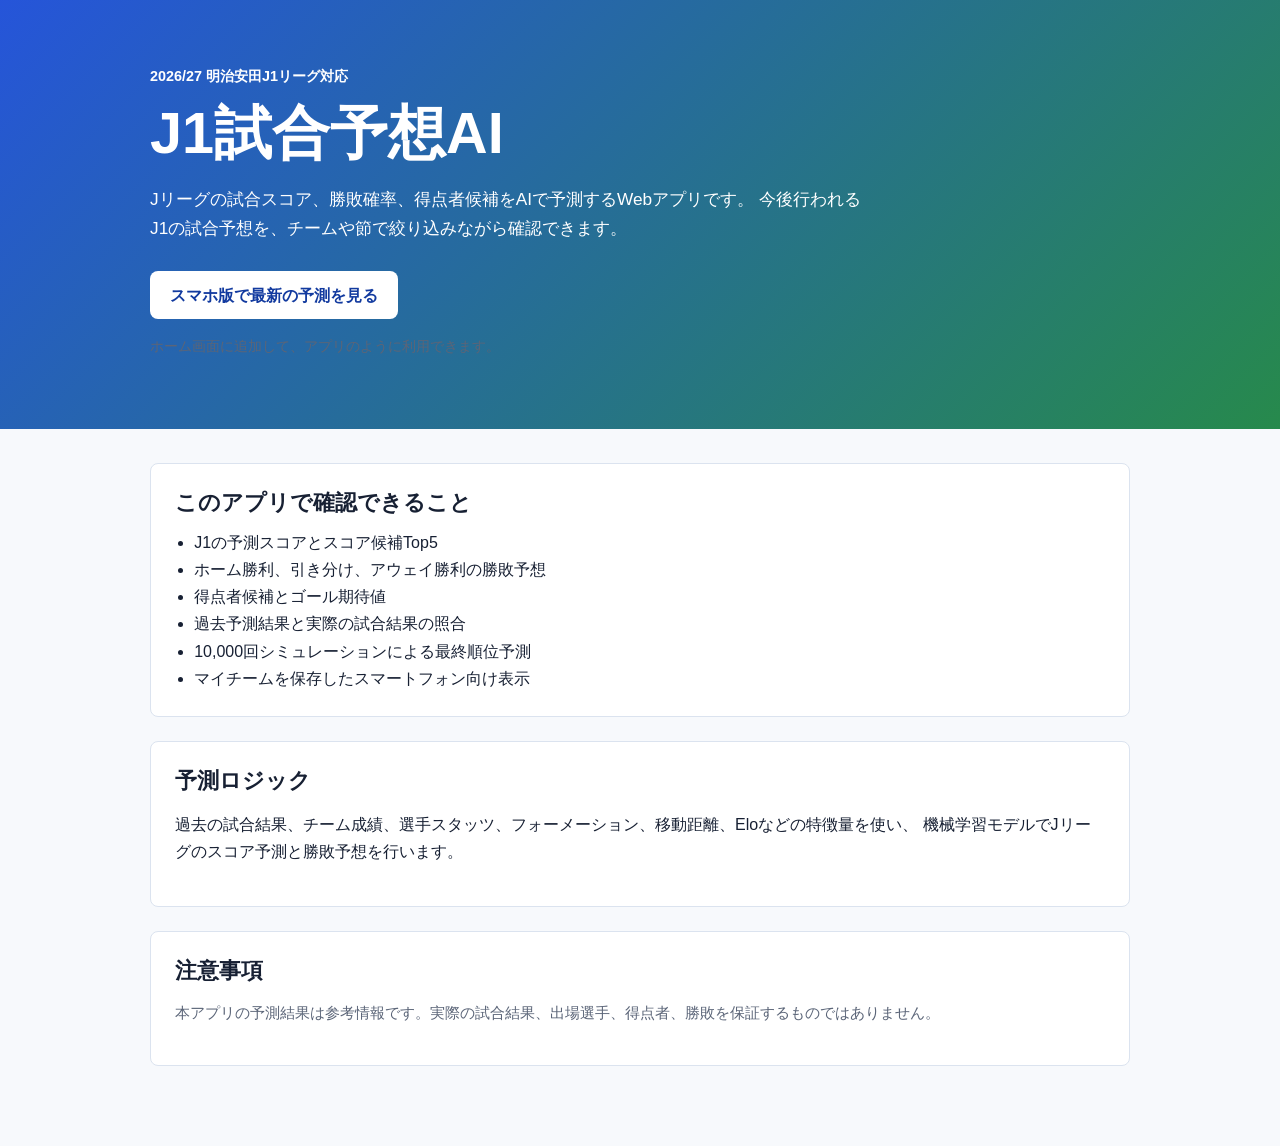
==== docs/index.html @ d0f7e0dc "Add PWA settings and forecast history" ====
<!doctype html>
<html lang="ja">
  <head>
    <meta charset="utf-8">
    <meta name="viewport" content="width=device-width, initial-scale=1">
    <title>J1試合予想AI｜Jリーグスコア予測・勝敗予想・得点者候補</title>
    <meta
      name="description"
      content="J1試合予想AIは、2026/27シーズンの試合スコア、勝敗確率、得点者候補、最終順位をAIで予測するWebアプリです。スマートフォンのホーム画面にも追加できます。"
    >
    <meta name="keywords" content="J1 試合予想,Jリーグ スコア予測,J1 勝敗予想,得点者候補,Jリーグ AI予測">
    <meta property="og:type" content="website">
    <meta property="og:title" content="J1試合予想AI｜Jリーグスコア予測・勝敗予想・得点者候補">
    <meta
      property="og:description"
      content="Jリーグの試合スコア、勝敗確率、得点者候補をAIで予測するWebアプリです。"
    >
    <meta property="og:site_name" content="J1試合予想AI">
    <meta name="twitter:card" content="summary">
    <link rel="canonical" href="https://akiokuyama.github.io/J1League_score_prediction_site/">
    <style>
      :root {
        color-scheme: light;
        --bg: #f7f9fc;
        --surface: #ffffff;
        --text: #172033;
        --muted: #5b6578;
        --line: #dbe3ef;
        --blue: #1d4ed8;
        --blue-dark: #123a9f;
        --green: #15803d;
      }

      * {
        box-sizing: border-box;
      }

      body {
        margin: 0;
        font-family: -apple-system, BlinkMacSystemFont, "Hiragino Sans", "Yu Gothic", "Noto Sans JP", "Segoe UI", sans-serif;
        background: var(--bg);
        color: var(--text);
        line-height: 1.7;
      }

      .hero {
        background: linear-gradient(135deg, rgba(29, 78, 216, 0.96), rgba(21, 128, 61, 0.92));
        color: #fff;
      }

      .hero-inner,
      main {
        width: min(980px, calc(100% - 32px));
        margin: 0 auto;
      }

      .hero-inner {
        padding: 64px 0 56px;
      }

      .eyebrow {
        margin: 0 0 12px;
        font-size: 0.9rem;
        font-weight: 700;
      }

      h1 {
        margin: 0;
        font-size: clamp(2rem, 5vw, 3.6rem);
        line-height: 1.15;
        letter-spacing: 0;
      }

      .lead {
        max-width: 720px;
        margin: 18px 0 28px;
        font-size: 1.08rem;
      }

      .cta {
        display: inline-flex;
        align-items: center;
        min-height: 48px;
        padding: 0 20px;
        border-radius: 8px;
        background: #fff;
        color: var(--blue-dark);
        font-weight: 800;
        text-decoration: none;
      }

      main {
        padding: 34px 0 56px;
      }

      section {
        margin: 0 0 24px;
        padding: 24px;
        border: 1px solid var(--line);
        border-radius: 8px;
        background: var(--surface);
      }

      h2 {
        margin: 0 0 12px;
        font-size: 1.35rem;
        line-height: 1.35;
      }

      ul {
        margin: 0;
        padding-left: 1.2rem;
      }

      .notice {
        color: var(--muted);
        font-size: 0.95rem;
      }

      .app-url-placeholder {
        word-break: break-all;
        color: var(--muted);
        font-size: 0.9rem;
      }
    </style>
  </head>
  <body>
    <header class="hero">
      <div class="hero-inner">
        <p class="eyebrow">2026/27 明治安田J1リーグ対応</p>
        <h1>J1試合予想AI</h1>
        <p class="lead">
          Jリーグの試合スコア、勝敗確率、得点者候補をAIで予測するWebアプリです。
          今後行われるJ1の試合予想を、チームや節で絞り込みながら確認できます。
        </p>
        <a class="cta" href="./app/">スマホ版で最新の予測を見る</a>
        <p class="app-url-placeholder">ホーム画面に追加して、アプリのように利用できます。</p>
      </div>
    </header>

    <main>
      <section>
        <h2>このアプリで確認できること</h2>
        <ul>
          <li>J1の予測スコアとスコア候補Top5</li>
          <li>ホーム勝利、引き分け、アウェイ勝利の勝敗予想</li>
          <li>得点者候補とゴール期待値</li>
          <li>過去予測結果と実際の試合結果の照合</li>
          <li>10,000回シミュレーションによる最終順位予測</li>
          <li>マイチームを保存したスマートフォン向け表示</li>
        </ul>
      </section>

      <section>
        <h2>予測ロジック</h2>
        <p>
          過去の試合結果、チーム成績、選手スタッツ、フォーメーション、移動距離、Eloなどの特徴量を使い、
          機械学習モデルでJリーグのスコア予測と勝敗予想を行います。
        </p>
      </section>

      <section>
        <h2>注意事項</h2>
        <p class="notice">
          本アプリの予測結果は参考情報です。実際の試合結果、出場選手、得点者、勝敗を保証するものではありません。
        </p>
      </section>
    </main>
  </body>
</html>
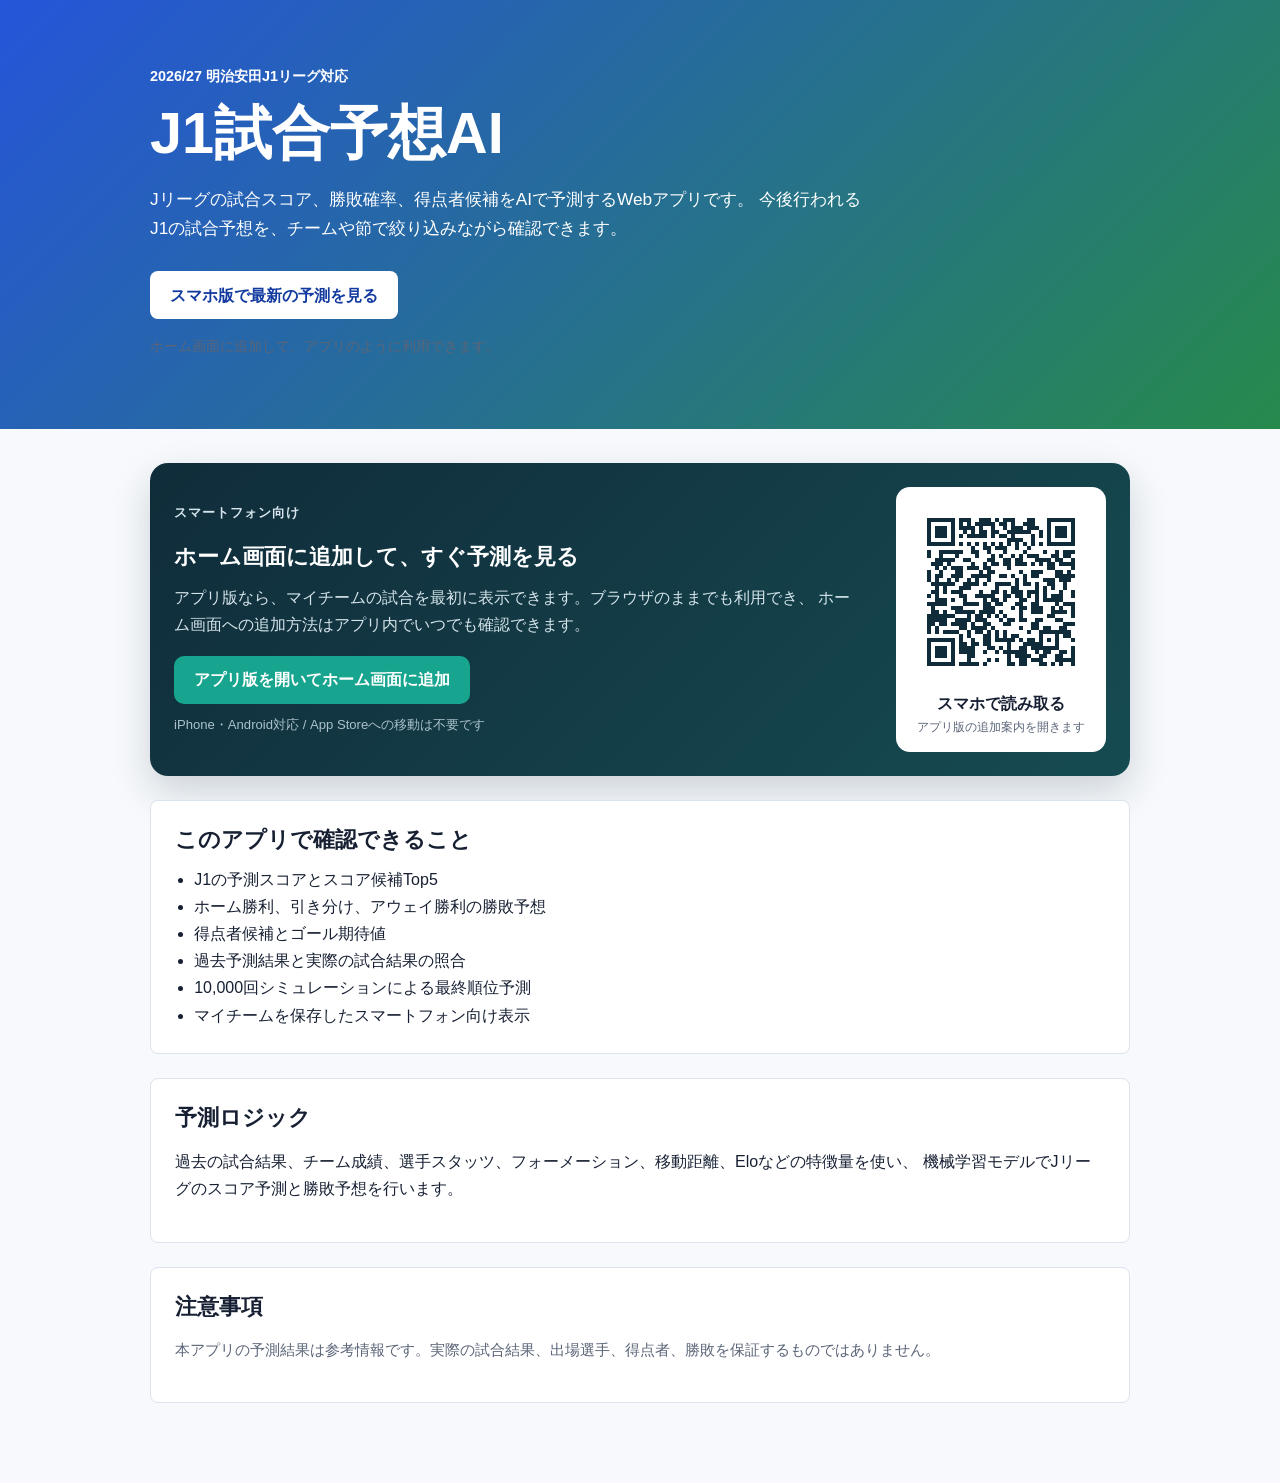
==== commit 5e34cba7: "feat: add PWA installation guidance" ====
--- a/docs/index.html
+++ b/docs/index.html
@@ -117,10 +117,102 @@
         font-size: 0.95rem;
       }
 
+      .install-card {
+        display: grid;
+        grid-template-columns: minmax(0, 1fr) 210px;
+        gap: 30px;
+        align-items: center;
+        border: 0;
+        border-radius: 18px;
+        background: linear-gradient(135deg, #102c3a, #164b52);
+        color: #fff;
+        box-shadow: 0 16px 38px rgba(16, 44, 58, 0.18);
+      }
+
+      .install-kicker {
+        margin: 0 0 8px;
+        color: #68e0cf;
+        font-size: 0.82rem;
+        font-weight: 800;
+        letter-spacing: 0.08em;
+      }
+
+      .install-copy p {
+        margin: 0 0 18px;
+        color: #d6e5eb;
+      }
+
+      .install-cta {
+        display: inline-flex;
+        align-items: center;
+        justify-content: center;
+        min-height: 48px;
+        padding: 0 20px;
+        border-radius: 10px;
+        background: #18a58f;
+        color: #fff;
+        font-weight: 800;
+        text-decoration: none;
+      }
+
+      .install-note {
+        display: block;
+        margin-top: 10px;
+        color: #abc2cc;
+        font-size: 0.82rem;
+      }
+
+      .qr-panel {
+        padding: 15px;
+        border-radius: 14px;
+        background: #fff;
+        color: var(--text);
+        text-align: center;
+      }
+
+      .qr-panel img {
+        display: block;
+        width: 100%;
+        aspect-ratio: 1;
+        margin-bottom: 8px;
+      }
+
+      .qr-panel strong,
+      .qr-panel span {
+        display: block;
+      }
+
+      .qr-panel span {
+        margin-top: 2px;
+        color: var(--muted);
+        font-size: 0.76rem;
+        line-height: 1.45;
+      }
+
       .app-url-placeholder {
         word-break: break-all;
         color: var(--muted);
         font-size: 0.9rem;
+      }
+
+      @media (max-width: 719px) {
+        .hero-inner {
+          padding: 46px 0 42px;
+        }
+
+        .install-card {
+          grid-template-columns: 1fr;
+          padding: 24px;
+        }
+
+        .install-cta {
+          width: 100%;
+          text-align: center;
+        }
+
+        .qr-panel {
+          display: none;
+        }
       }
     </style>
   </head>
@@ -139,6 +231,24 @@
     </header>
 
     <main>
+      <section class="install-card" aria-labelledby="install-heading">
+        <div class="install-copy">
+          <p class="install-kicker">スマートフォン向け</p>
+          <h2 id="install-heading">ホーム画面に追加して、すぐ予測を見る</h2>
+          <p>
+            アプリ版なら、マイチームの試合を最初に表示できます。ブラウザのままでも利用でき、
+            ホーム画面への追加方法はアプリ内でいつでも確認できます。
+          </p>
+          <a class="install-cta" href="./app/?install=1">アプリ版を開いてホーム画面に追加</a>
+          <span class="install-note">iPhone・Android対応 / App Storeへの移動は不要です</span>
+        </div>
+        <div class="qr-panel">
+          <img src="./app-install-qr.svg" alt="J1試合予想AIのアプリ版を開くQRコード" width="180" height="180">
+          <strong>スマホで読み取る</strong>
+          <span>アプリ版の追加案内を開きます</span>
+        </div>
+      </section>
+
       <section>
         <h2>このアプリで確認できること</h2>
         <ul>
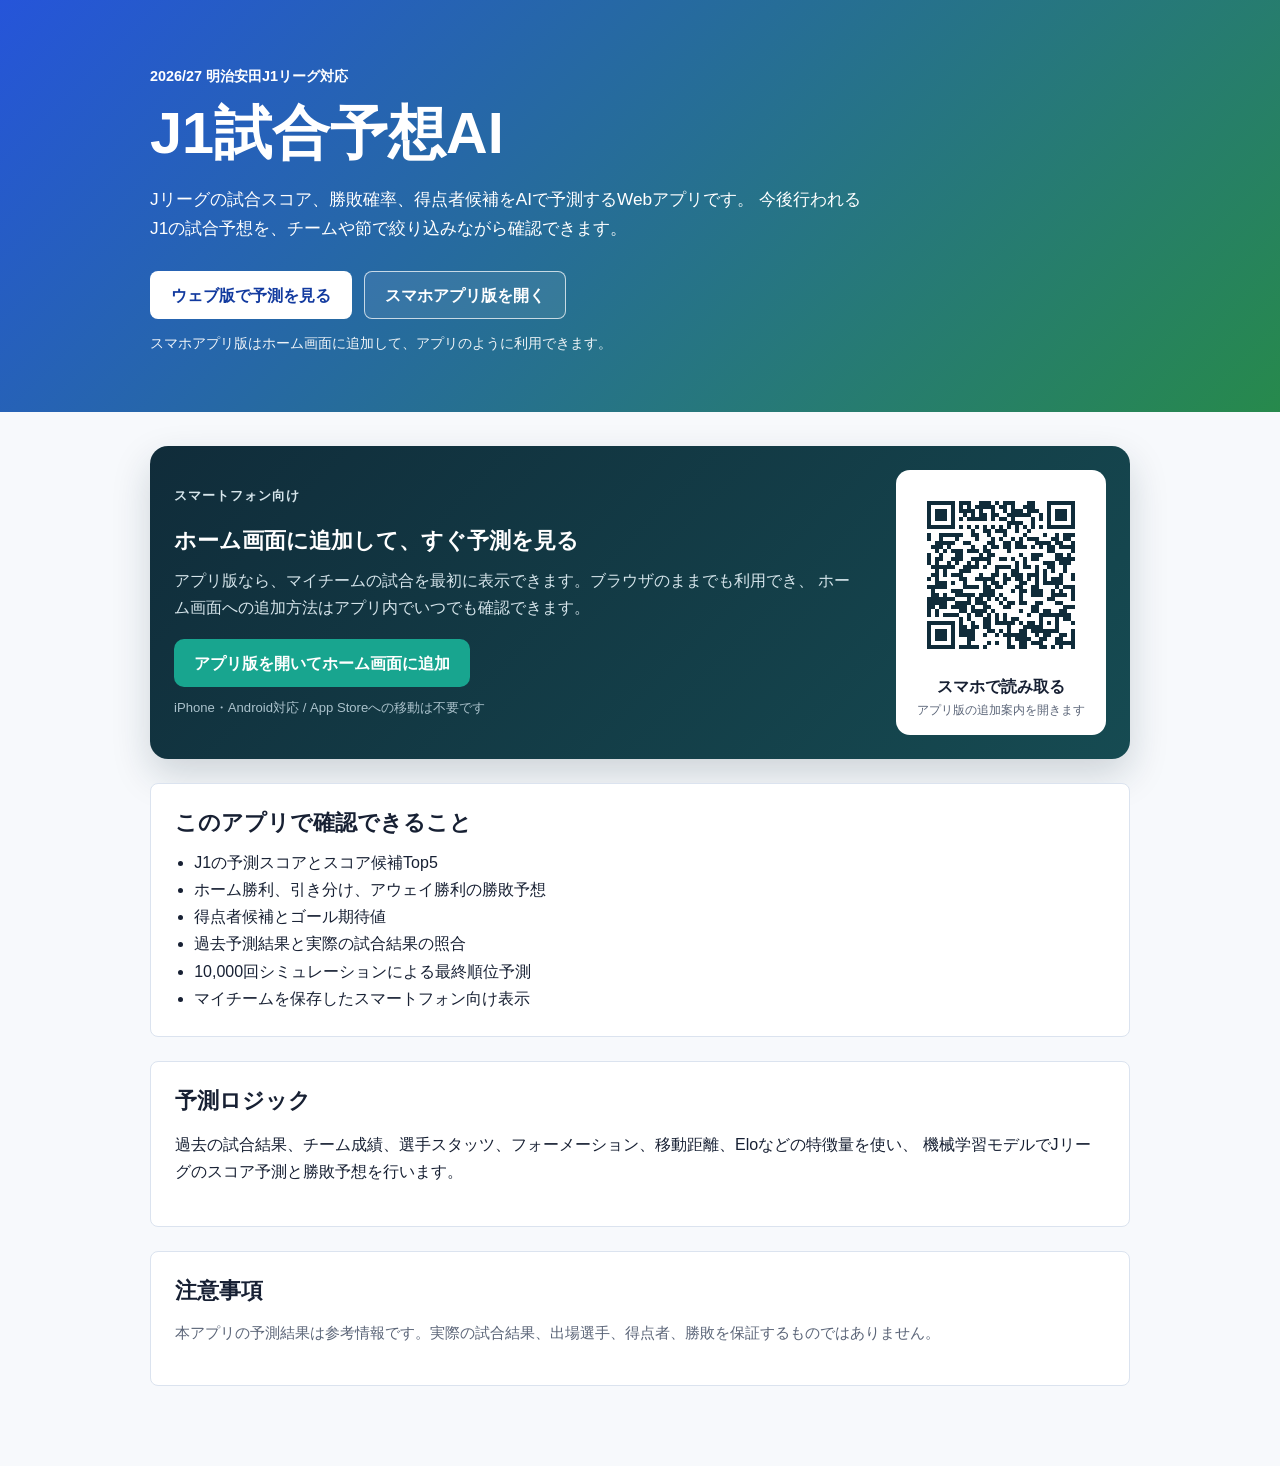
==== commit d5265f24: "fix: restore web app landing link" ====
--- a/docs/index.html
+++ b/docs/index.html
@@ -80,13 +80,27 @@
       .cta {
         display: inline-flex;
         align-items: center;
+        justify-content: center;
         min-height: 48px;
         padding: 0 20px;
+        border: 1px solid transparent;
         border-radius: 8px;
         background: #fff;
         color: var(--blue-dark);
         font-weight: 800;
         text-decoration: none;
+      }
+
+      .hero-actions {
+        display: flex;
+        flex-wrap: wrap;
+        gap: 12px;
+      }
+
+      .cta-app {
+        border-color: rgba(255, 255, 255, 0.72);
+        background: rgba(255, 255, 255, 0.08);
+        color: #fff;
       }
 
       main {
@@ -190,8 +204,9 @@
       }
 
       .app-url-placeholder {
+        margin: 12px 0 0;
         word-break: break-all;
-        color: var(--muted);
+        color: rgba(255, 255, 255, 0.92);
         font-size: 0.9rem;
       }
 
@@ -208,6 +223,11 @@
         .install-cta {
           width: 100%;
           text-align: center;
+        }
+
+        .hero-actions,
+        .cta {
+          width: 100%;
         }
 
         .qr-panel {
@@ -225,8 +245,13 @@
           Jリーグの試合スコア、勝敗確率、得点者候補をAIで予測するWebアプリです。
           今後行われるJ1の試合予想を、チームや節で絞り込みながら確認できます。
         </p>
-        <a class="cta" href="./app/">スマホ版で最新の予測を見る</a>
-        <p class="app-url-placeholder">ホーム画面に追加して、アプリのように利用できます。</p>
+        <div class="hero-actions">
+          <a class="cta" href="https://j1league-score-prediction.streamlit.app/">ウェブ版で予測を見る</a>
+          <a class="cta cta-app" href="./app/">スマホアプリ版を開く</a>
+        </div>
+        <p class="app-url-placeholder">
+          スマホアプリ版はホーム画面に追加して、アプリのように利用できます。
+        </p>
       </div>
     </header>
 
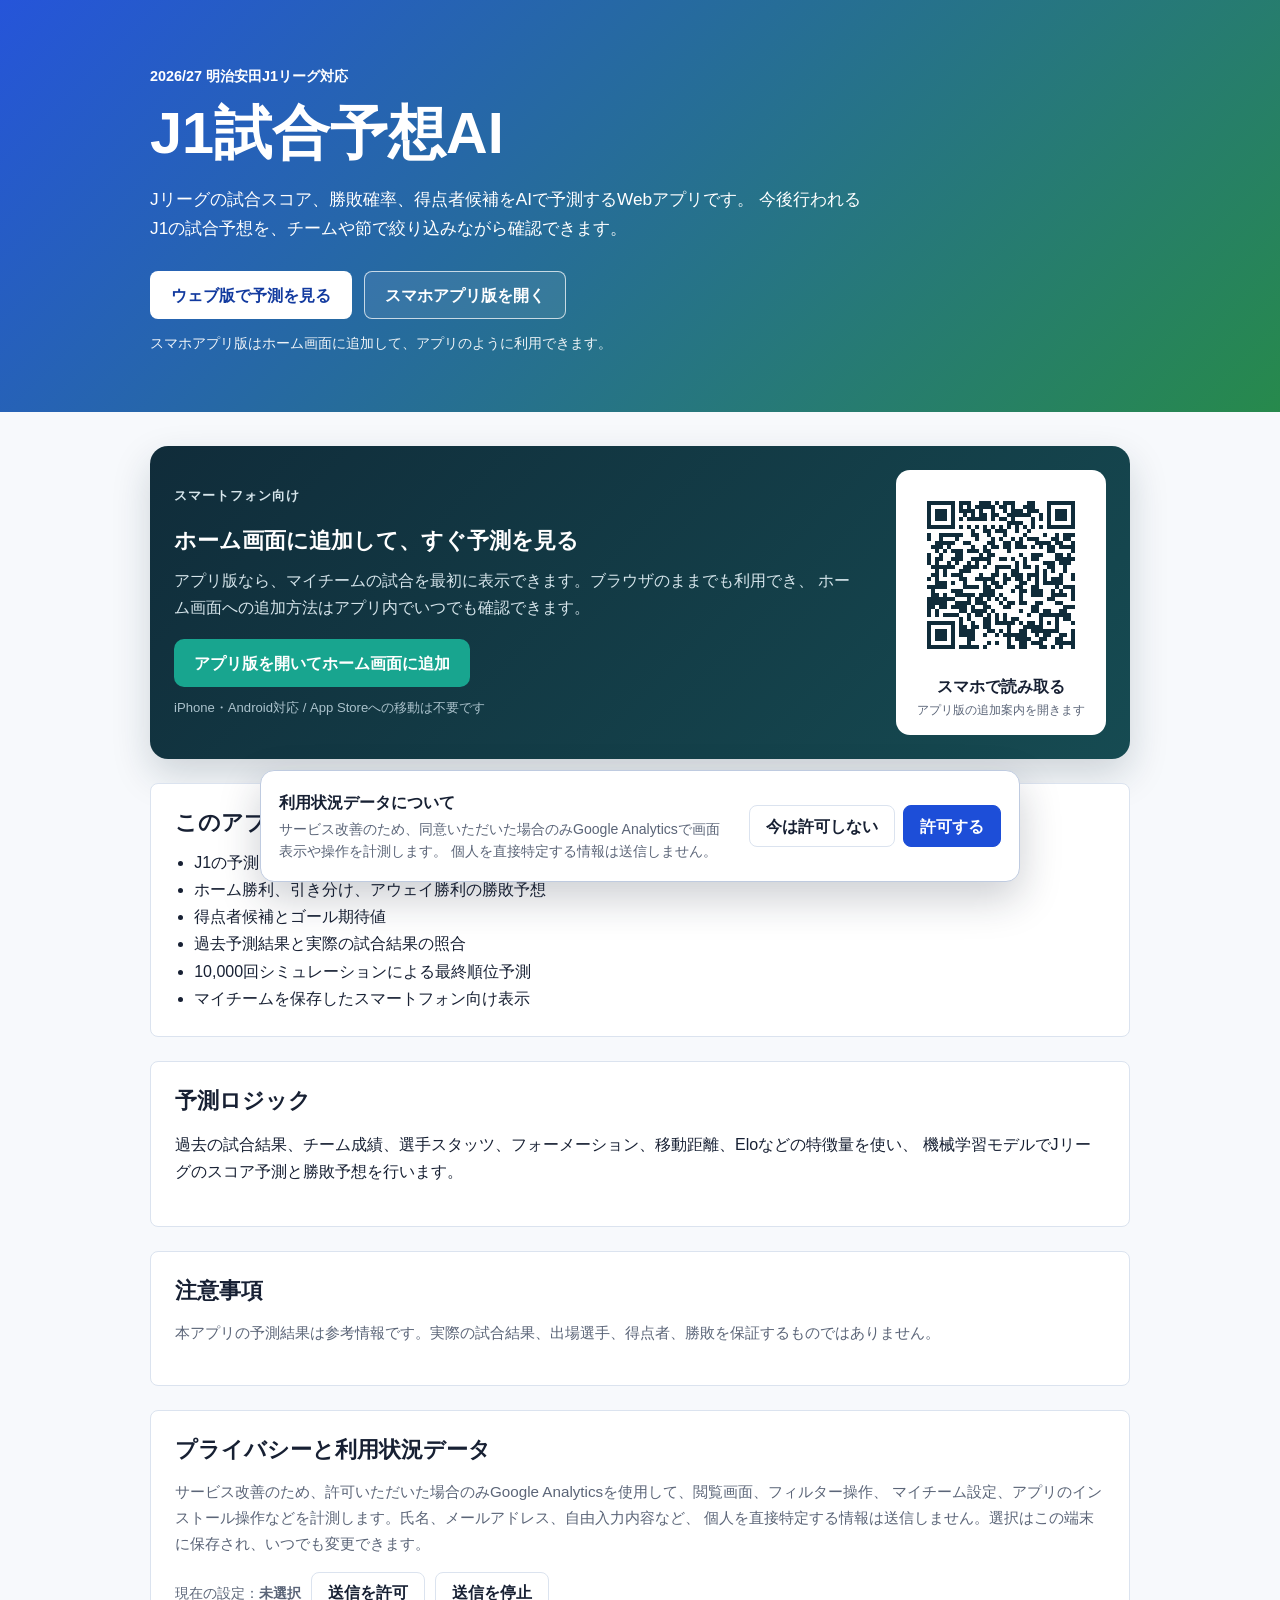
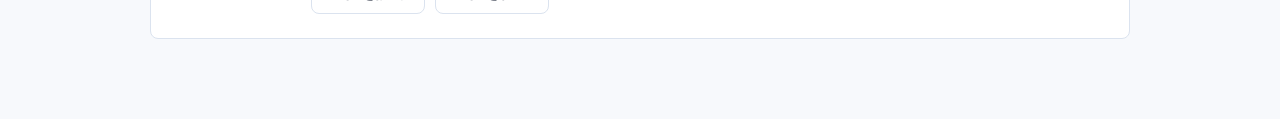
==== commit 2fbcc6b2: "Add GA4 analytics across web and PWA" ====
--- a/docs/index.html
+++ b/docs/index.html
@@ -18,6 +18,7 @@
     <meta property="og:site_name" content="J1試合予想AI">
     <meta name="twitter:card" content="summary">
     <link rel="canonical" href="https://akiokuyama.github.io/J1League_score_prediction_site/">
+    <script src="./analytics.js"></script>
     <style>
       :root {
         color-scheme: light;
@@ -210,6 +211,86 @@
         font-size: 0.9rem;
       }
 
+      .privacy-controls {
+        display: flex;
+        flex-wrap: wrap;
+        gap: 10px;
+        align-items: center;
+        margin-top: 14px;
+      }
+
+      .privacy-status {
+        color: var(--muted);
+        font-size: 0.9rem;
+      }
+
+      .privacy-button,
+      .analytics-consent-button {
+        min-height: 42px;
+        padding: 0 16px;
+        border: 1px solid var(--line);
+        border-radius: 8px;
+        background: #fff;
+        color: var(--text);
+        cursor: pointer;
+        font: inherit;
+        font-weight: 750;
+      }
+
+      .privacy-button[aria-pressed="true"] {
+        border-color: var(--blue);
+        background: #e9efff;
+        color: var(--blue-dark);
+      }
+
+      .analytics-consent-banner {
+        position: fixed;
+        z-index: 1000;
+        right: 18px;
+        bottom: 18px;
+        left: 18px;
+        display: flex;
+        width: min(760px, calc(100% - 36px));
+        margin: 0 auto;
+        padding: 18px;
+        align-items: center;
+        justify-content: space-between;
+        gap: 18px;
+        border: 1px solid #bfcbe0;
+        border-radius: 14px;
+        background: #fff;
+        box-shadow: 0 16px 42px rgba(23, 32, 51, 0.22);
+        color: var(--text);
+      }
+
+      .analytics-consent-banner[hidden] {
+        display: none;
+      }
+
+      .analytics-consent-copy strong {
+        display: block;
+        margin-bottom: 3px;
+      }
+
+      .analytics-consent-copy p {
+        margin: 0;
+        color: var(--muted);
+        font-size: 0.88rem;
+        line-height: 1.55;
+      }
+
+      .analytics-consent-actions {
+        display: flex;
+        flex: 0 0 auto;
+        gap: 8px;
+      }
+
+      .analytics-consent-allow {
+        border-color: var(--blue);
+        background: var(--blue);
+        color: #fff;
+      }
+
       @media (max-width: 719px) {
         .hero-inner {
           padding: 46px 0 42px;
@@ -232,6 +313,21 @@
 
         .qr-panel {
           display: none;
+        }
+
+        .analytics-consent-banner {
+          display: block;
+          right: 10px;
+          bottom: 10px;
+          left: 10px;
+          width: auto;
+          padding: 16px;
+        }
+
+        .analytics-consent-actions {
+          display: grid;
+          grid-template-columns: 1fr 1fr;
+          margin-top: 14px;
         }
       }
     </style>
@@ -246,8 +342,20 @@
           今後行われるJ1の試合予想を、チームや節で絞り込みながら確認できます。
         </p>
         <div class="hero-actions">
-          <a class="cta" href="https://j1league-score-prediction.streamlit.app/">ウェブ版で予測を見る</a>
-          <a class="cta cta-app" href="./app/">スマホアプリ版を開く</a>
+          <a
+            class="cta"
+            href="https://j1league-score-prediction.streamlit.app/"
+            data-analytics-event="select_app_surface"
+            data-analytics-param-target="streamlit"
+            data-analytics-param-position="hero"
+          >ウェブ版で予測を見る</a>
+          <a
+            class="cta cta-app"
+            href="./app/"
+            data-analytics-event="select_app_surface"
+            data-analytics-param-target="pwa"
+            data-analytics-param-position="hero"
+          >スマホアプリ版を開く</a>
         </div>
         <p class="app-url-placeholder">
           スマホアプリ版はホーム画面に追加して、アプリのように利用できます。
@@ -264,7 +372,13 @@
             アプリ版なら、マイチームの試合を最初に表示できます。ブラウザのままでも利用でき、
             ホーム画面への追加方法はアプリ内でいつでも確認できます。
           </p>
-          <a class="install-cta" href="./app/?install=1">アプリ版を開いてホーム画面に追加</a>
+          <a
+            class="install-cta"
+            href="./app/?install=1"
+            data-analytics-event="select_app_surface"
+            data-analytics-param-target="pwa_install"
+            data-analytics-param-position="install_card"
+          >アプリ版を開いてホーム画面に追加</a>
           <span class="install-note">iPhone・Android対応 / App Storeへの移動は不要です</span>
         </div>
         <div class="qr-panel">
@@ -300,6 +414,22 @@
           本アプリの予測結果は参考情報です。実際の試合結果、出場選手、得点者、勝敗を保証するものではありません。
         </p>
       </section>
+
+      <section id="privacy">
+        <h2>プライバシーと利用状況データ</h2>
+        <p class="notice">
+          サービス改善のため、許可いただいた場合のみGoogle Analyticsを使用して、閲覧画面、フィルター操作、
+          マイチーム設定、アプリのインストール操作などを計測します。氏名、メールアドレス、自由入力内容など、
+          個人を直接特定する情報は送信しません。選択はこの端末に保存され、いつでも変更できます。
+        </p>
+        <div class="privacy-controls" aria-label="利用状況データの送信設定">
+          <span class="privacy-status">
+            現在の設定：<strong data-analytics-consent-status>未選択</strong>
+          </span>
+          <button class="privacy-button" type="button" data-analytics-consent="granted">送信を許可</button>
+          <button class="privacy-button" type="button" data-analytics-consent="denied">送信を停止</button>
+        </div>
+      </section>
     </main>
   </body>
 </html>
